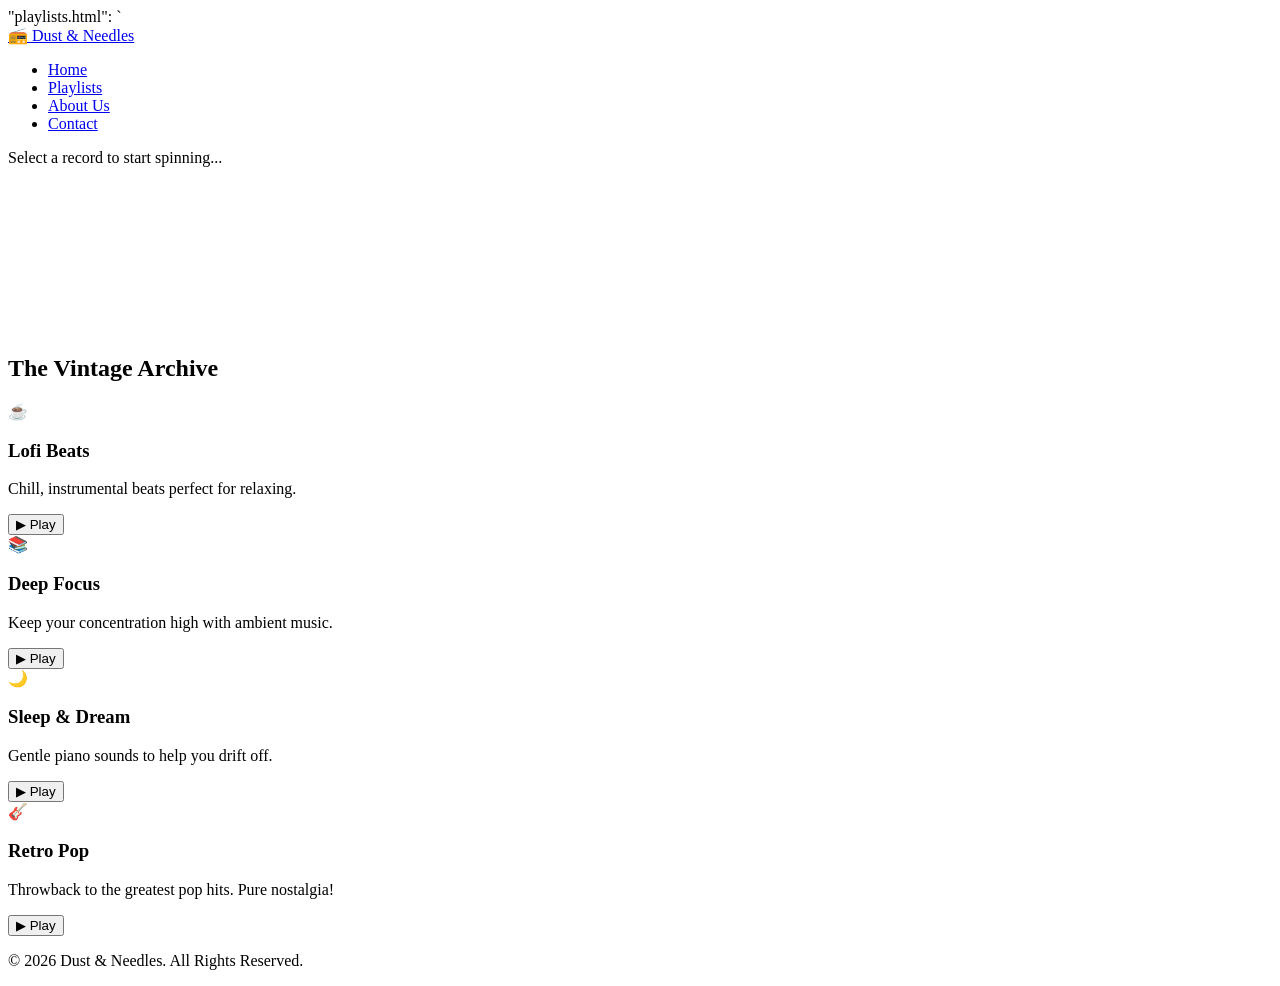
==== playlists.html @ 02297880 "Create playlists.html" ====
"playlists.html": `<!DOCTYPE html>
<html lang="en">
<head>
    <meta charset="UTF-8">
    <meta name="viewport" content="width=device-width, initial-scale=1.0">
    <title>Dust & Needles | Playlists</title>
    <link rel="stylesheet" href="css/style.css">
</head>
<body>
    <header>
        <a href="index.html" class="logo">📻 Dust & Needles</a>
        <nav>
            <ul id="nav-links">
                <li><a href="index.html">Home</a></li>
                <li><a href="playlists.html" class="active">Playlists</a></li>
                <li><a href="about.html">About Us</a></li>
                <li><a href="contact.html">Contact</a></li>
            </ul>
        </nav>
    </header>

    <main>
        <!-- BAHAGIAN PIRING HITAM & SPOTIFY -->
        <section class="player-section">
            <div class="vinyl-container" id="vinyl-record">
                <div class="vinyl-grooves"></div>
                <div class="vinyl-label" id="vinyl-label">
                    <div class="vinyl-hole"></div>
                </div>
            </div>
            
            <p class="now-playing-title" id="status-text">Select a record to start spinning...</p>
            
            <!-- Kotak Embed Spotify yang disembunyikan pada awalnya -->
            <div class="spotify-container" id="spotify-wrapper">
                <iframe id="spotify-player" src="" width="100%" height="152" frameBorder="0" allowfullscreen="" allow="autoplay; clipboard-write; encrypted-media; fullscreen; picture-in-picture" loading="lazy"></iframe>
            </div>
        </section>

        <h2 class="section-title">The Vintage Archive</h2>
        
        <div class="playlist-grid">
            <!-- Playlist 1 -->
            <div class="playlist-card">
                <div class="playlist-icon">☕</div>
                <h3>Lofi Beats</h3>
                <p>Chill, instrumental beats perfect for relaxing.</p>
                <button class="play-btn" onclick="playSpotify('0vvXsWCC9xrXsKd4Zsnsnj', 'Lofi Beats', '#8B5A2B')">▶ Play</button>
            </div>

            <!-- Playlist 2 -->
            <div class="playlist-card">
                <div class="playlist-icon">📚</div>
                <h3>Deep Focus</h3>
                <p>Keep your concentration high with ambient music.</p>
                <button class="play-btn" onclick="playSpotify('37i9dQZF1DWZeKCadgRdKQ', 'Deep Focus', '#4A6741')">▶ Play</button>
            </div>

            <!-- Playlist 3 -->
            <div class="playlist-card">
                <div class="playlist-icon">🌙</div>
                <h3>Sleep & Dream</h3>
                <p>Gentle piano sounds to help you drift off.</p>
                <button class="play-btn" onclick="playSpotify('37i9dQZF1DWZd79rJ6a7zs', 'Sleep & Dream', '#2C3E50')">▶ Play</button>
            </div>
            
            <!-- Playlist 4 -->
            <div class="playlist-card">
                <div class="playlist-icon">🎸</div>
                <h3>Retro Pop</h3>
                <p>Throwback to the greatest pop hits. Pure nostalgia!</p>
                <button class="play-btn" onclick="playSpotify('37i9dQZF1DX5Ejj0EkURtP', 'Retro Pop', '#C0392B')">▶ Play</button>
            </div>
        </div>
    </main>

    <footer>
        <p>&copy; 2026 Dust & Needles. All Rights Reserved.</p>
    </footer>

    <script src="js/script.js"><\/script>
</body>
</html>`,
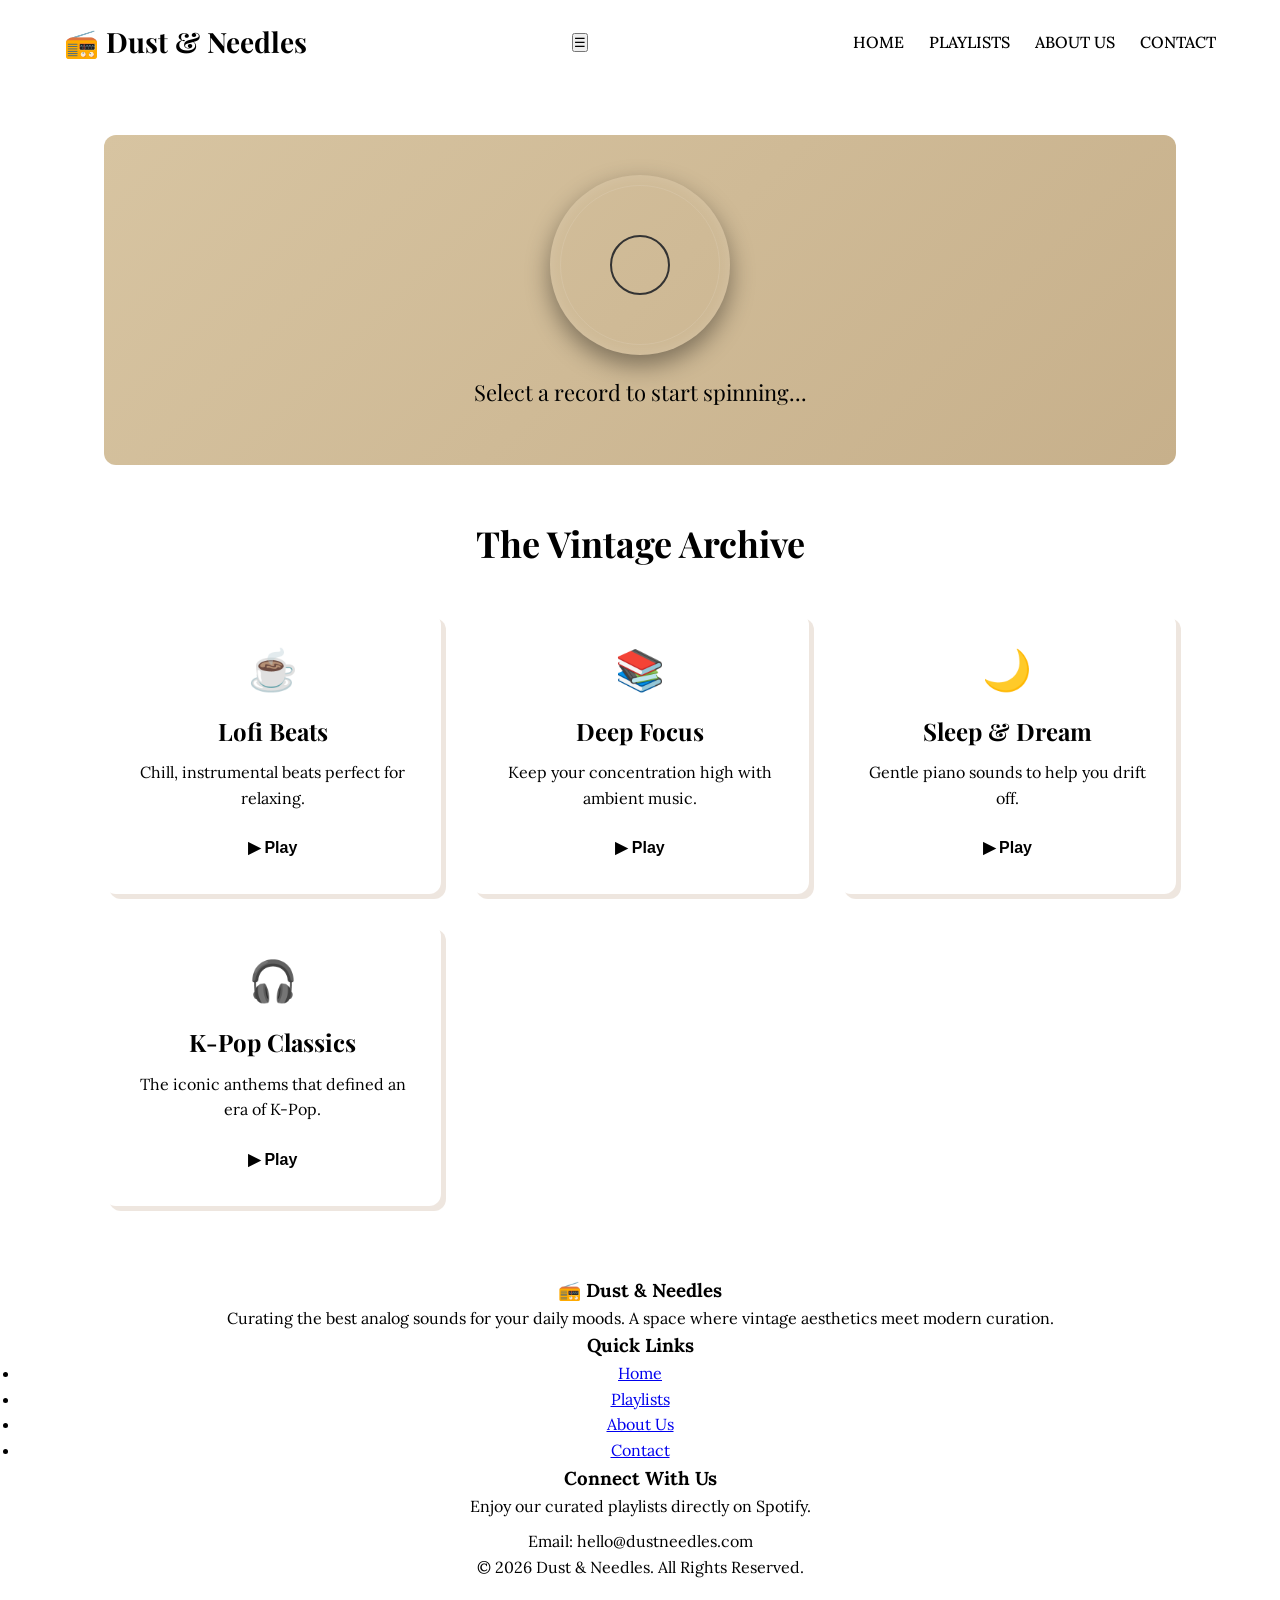
==== commit 66f1a8cc: "Update playlists.html" ====
--- a/playlists.html
+++ b/playlists.html
@@ -1,14 +1,16 @@
-"playlists.html": `<!DOCTYPE html>
+<!DOCTYPE html>
 <html lang="en">
 <head>
     <meta charset="UTF-8">
     <meta name="viewport" content="width=device-width, initial-scale=1.0">
-    <title>Dust & Needles | Playlists</title>
+    <title>Playlists | Dust & Needles</title>
+    <link href="https://fonts.googleapis.com/css2?family=Playfair+Display:ital,wght@0,600;0,700;1,600&family=Lora:wght@400;500&display=swap" rel="stylesheet">
     <link rel="stylesheet" href="css/style.css">
 </head>
 <body>
     <header>
         <a href="index.html" class="logo">📻 Dust & Needles</a>
+        <button class="mobile-menu-btn" onclick="toggleMenu()">☰</button>
         <nav>
             <ul id="nav-links">
                 <li><a href="index.html">Home</a></li>
@@ -20,7 +22,6 @@
     </header>
 
     <main>
-        <!-- BAHAGIAN PIRING HITAM & SPOTIFY -->
         <section class="player-section">
             <div class="vinyl-container" id="vinyl-record">
                 <div class="vinyl-grooves"></div>
@@ -31,7 +32,6 @@
             
             <p class="now-playing-title" id="status-text">Select a record to start spinning...</p>
             
-            <!-- Kotak Embed Spotify yang disembunyikan pada awalnya -->
             <div class="spotify-container" id="spotify-wrapper">
                 <iframe id="spotify-player" src="" width="100%" height="152" frameBorder="0" allowfullscreen="" allow="autoplay; clipboard-write; encrypted-media; fullscreen; picture-in-picture" loading="lazy"></iframe>
             </div>
@@ -40,7 +40,6 @@
         <h2 class="section-title">The Vintage Archive</h2>
         
         <div class="playlist-grid">
-            <!-- Playlist 1 -->
             <div class="playlist-card">
                 <div class="playlist-icon">☕</div>
                 <h3>Lofi Beats</h3>
@@ -48,7 +47,6 @@
                 <button class="play-btn" onclick="playSpotify('0vvXsWCC9xrXsKd4Zsnsnj', 'Lofi Beats', '#8B5A2B')">▶ Play</button>
             </div>
 
-            <!-- Playlist 2 -->
             <div class="playlist-card">
                 <div class="playlist-icon">📚</div>
                 <h3>Deep Focus</h3>
@@ -56,7 +54,6 @@
                 <button class="play-btn" onclick="playSpotify('37i9dQZF1DWZeKCadgRdKQ', 'Deep Focus', '#4A6741')">▶ Play</button>
             </div>
 
-            <!-- Playlist 3 -->
             <div class="playlist-card">
                 <div class="playlist-icon">🌙</div>
                 <h3>Sleep & Dream</h3>
@@ -64,20 +61,41 @@
                 <button class="play-btn" onclick="playSpotify('37i9dQZF1DWZd79rJ6a7zs', 'Sleep & Dream', '#2C3E50')">▶ Play</button>
             </div>
             
-            <!-- Playlist 4 -->
             <div class="playlist-card">
-                <div class="playlist-icon">🎸</div>
-                <h3>Retro Pop</h3>
-                <p>Throwback to the greatest pop hits. Pure nostalgia!</p>
-                <button class="play-btn" onclick="playSpotify('37i9dQZF1DX5Ejj0EkURtP', 'Retro Pop', '#C0392B')">▶ Play</button>
+                <div class="playlist-icon">🎧</div>
+                <h3>K-Pop Classics</h3>
+                <p>The iconic anthems that defined an era of K-Pop.</p>
+                <button class="play-btn" onclick="playSpotify('37i9dQZF1DX9tPFwDMOaN1', 'K-Pop Classics', '#8E44AD')">▶ Play</button>
             </div>
         </div>
     </main>
 
-    <footer>
-        <p>&copy; 2026 Dust & Needles. All Rights Reserved.</p>
+    <footer class="premium-footer">
+        <div class="footer-container">
+            <div class="footer-about">
+                <h3>📻 Dust & Needles</h3>
+                <p>Curating the best analog sounds for your daily moods. A space where vintage aesthetics meet modern curation.</p>
+            </div>
+            <div class="footer-links">
+                <h3>Quick Links</h3>
+                <ul>
+                    <li><a href="index.html">Home</a></li>
+                    <li><a href="playlists.html">Playlists</a></li>
+                    <li><a href="about.html">About Us</a></li>
+                    <li><a href="contact.html">Contact</a></li>
+                </ul>
+            </div>
+            <div class="footer-social">
+                <h3>Connect With Us</h3>
+                <p>Enjoy our curated playlists directly on Spotify.</p>
+                <p style="margin-top: 10px; color: var(--accent-gold);">Email: hello@dustneedles.com</p>
+            </div>
+        </div>
+        <div class="footer-bottom">
+            <p>&copy; 2026 Dust & Needles. All Rights Reserved.</p>
+        </div>
     </footer>
 
-    <script src="js/script.js"><\/script>
+    <script src="js/script.js"></script>
 </body>
-</html>`,
+</html>
--- a/css/style.css
+++ b/css/style.css
@@ -0,0 +1,270 @@
+"style.css": `@import url('https://fonts.googleapis.com/css2?family=Playfair+Display:ital,wght@0,600;0,700;1,600&family=Lora:wght@400;500&display=swap');
+
+:root {
+    --bg-cream: #F4EBD0;
+    --bg-paper: #E6D5B8;
+    --text-dark: #3E2723;
+    --accent-gold: #8B5A2B;
+    --accent-hover: #633E1D;
+    --vinyl-black: #1A1A1A;
+    --border-color: #D4C3A3;
+}
+
+* {
+    margin: 0;
+    padding: 0;
+    box-sizing: border-box;
+}
+
+body {
+    font-family: 'Lora', serif;
+    background-color: var(--bg-cream);
+    color: var(--text-dark);
+    line-height: 1.6;
+    display: flex;
+    flex-direction: column;
+    min-height: 100vh;
+}
+
+/* --- NAVIGATION --- */
+header {
+    background-color: var(--bg-paper);
+    border-bottom: 2px solid var(--accent-gold);
+    padding: 20px 5%;
+    display: flex;
+    justify-content: space-between;
+    align-items: center;
+    z-index: 1000;
+}
+
+.logo {
+    font-family: 'Playfair Display', serif;
+    font-size: 28px;
+    font-weight: bold;
+    color: var(--text-dark);
+    text-decoration: none;
+}
+
+nav ul {
+    list-style: none;
+    display: flex;
+    gap: 25px;
+}
+
+nav a {
+    color: var(--text-dark);
+    text-decoration: none;
+    font-weight: 500;
+    font-size: 16px;
+    text-transform: uppercase;
+}
+
+nav a:hover, nav a.active {
+    color: var(--accent-gold);
+    border-bottom: 2px solid var(--accent-gold);
+}
+
+/* --- MAIN CONTENT --- */
+main {
+    padding: 50px 5%;
+    max-width: 1200px;
+    margin: 0 auto;
+    flex: 1;
+    width: 100%;
+}
+
+.section-title {
+    font-family: 'Playfair Display', serif;
+    font-size: 36px;
+    text-align: center;
+    margin-bottom: 40px;
+}
+
+.text-content {
+    font-size: 18px;
+    text-align: center;
+    max-width: 800px;
+    margin: 0 auto;
+}
+
+/* --- VINYL PLAYER --- */
+.player-section {
+    background: linear-gradient(135deg, #d7c4a1, #c7b08b);
+    padding: 40px 20px;
+    text-align: center;
+    border-radius: 12px;
+    margin-bottom: 50px;
+    border: 4px double var(--accent-gold);
+}
+
+.vinyl-container {
+    width: 180px;
+    height: 180px;
+    margin: 0 auto 20px auto;
+    position: relative;
+    background-color: var(--vinyl-black);
+    border-radius: 50%;
+    display: flex;
+    align-items: center;
+    justify-content: center;
+    box-shadow: 0 10px 25px rgba(0,0,0,0.4), inset 0 0 15px rgba(255,255,255,0.15);
+}
+
+.vinyl-label {
+    width: 60px;
+    height: 60px;
+    background-color: var(--accent-gold);
+    border-radius: 50%;
+    display: flex;
+    align-items: center;
+    justify-content: center;
+    border: 2px solid #333;
+    transition: 0.5s;
+}
+
+.vinyl-hole {
+    width: 10px;
+    height: 10px;
+    background-color: var(--bg-cream);
+    border-radius: 50%;
+}
+
+.vinyl-grooves {
+    position: absolute;
+    width: 160px;
+    height: 160px;
+    border-radius: 50%;
+    border: 1px solid rgba(255,255,255,0.1);
+    pointer-events: none;
+}
+
+/* Animation Classes untuk Piring Hitam */
+.spin {
+    animation: spinRecord 2s linear infinite;
+}
+
+@keyframes spinRecord {
+    from { transform: rotate(0deg); }
+    to { transform: rotate(360deg); }
+}
+
+.now-playing-title {
+    font-family: 'Playfair Display', serif;
+    font-size: 22px;
+    margin-bottom: 15px;
+}
+
+.spotify-container {
+    width: 100%;
+    max-width: 600px;
+    height: 0; /* Kotak disembunyikan secara lalai */
+    overflow: hidden;
+    transition: height 0.3s ease;
+    margin: 0 auto;
+    border-radius: 12px;
+}
+
+.spotify-container.active {
+    height: 152px; /* Ketinggian Spotify player sebenar */
+}
+
+/* --- PLAYLIST GRID --- */
+.playlist-grid {
+    display: grid;
+    grid-template-columns: repeat(auto-fill, minmax(280px, 1fr));
+    gap: 30px;
+}
+
+.playlist-card {
+    background-color: var(--bg-paper);
+    border: 1px solid var(--border-color);
+    border-radius: 12px;
+    padding: 25px;
+    text-align: center;
+    box-shadow: 5px 5px 0px rgba(139, 90, 43, 0.15);
+}
+
+.playlist-icon {
+    font-size: 40px;
+    margin-bottom: 10px;
+}
+
+.playlist-card h3 {
+    font-family: 'Playfair Display', serif;
+    font-size: 24px;
+    margin-bottom: 10px;
+}
+
+.play-btn {
+    background-color: var(--text-dark);
+    color: var(--bg-cream);
+    padding: 12px 20px;
+    border: none;
+    border-radius: 30px;
+    cursor: pointer;
+    width: 100%;
+    font-size: 16px;
+    font-weight: bold;
+    margin-top: 15px;
+    transition: 0.3s;
+}
+
+.play-btn:hover {
+    background-color: transparent;
+    color: var(--text-dark);
+    border: 2px solid var(--text-dark);
+}
+
+/* --- FORMS & BUTTONS --- */
+.contact-form {
+    max-width: 600px;
+    margin: 0 auto;
+    background: var(--bg-paper);
+    padding: 30px;
+    border-radius: 12px;
+}
+
+.form-group {
+    margin-bottom: 15px;
+    text-align: left;
+}
+
+.form-group label {
+    display: block;
+    margin-bottom: 8px;
+    font-weight: bold;
+}
+
+input, textarea {
+    width: 100%;
+    padding: 12px;
+    border: 1px solid var(--border-color);
+    border-radius: 6px;
+    font-family: 'Lora', serif;
+    background-color: var(--bg-cream);
+}
+
+.submit-btn {
+    background-color: var(--accent-gold);
+    color: white;
+    border: none;
+    padding: 12px 20px;
+    font-size: 18px;
+    font-weight: bold;
+    border-radius: 6px;
+    cursor: pointer;
+    width: 100%;
+}
+
+.submit-btn:hover {
+    background-color: var(--accent-hover);
+}
+
+/* --- FOOTER --- */
+footer {
+    background-color: var(--text-dark);
+    color: var(--bg-cream);
+    text-align: center;
+    padding: 20px;
+    margin-top: auto;
+}`,
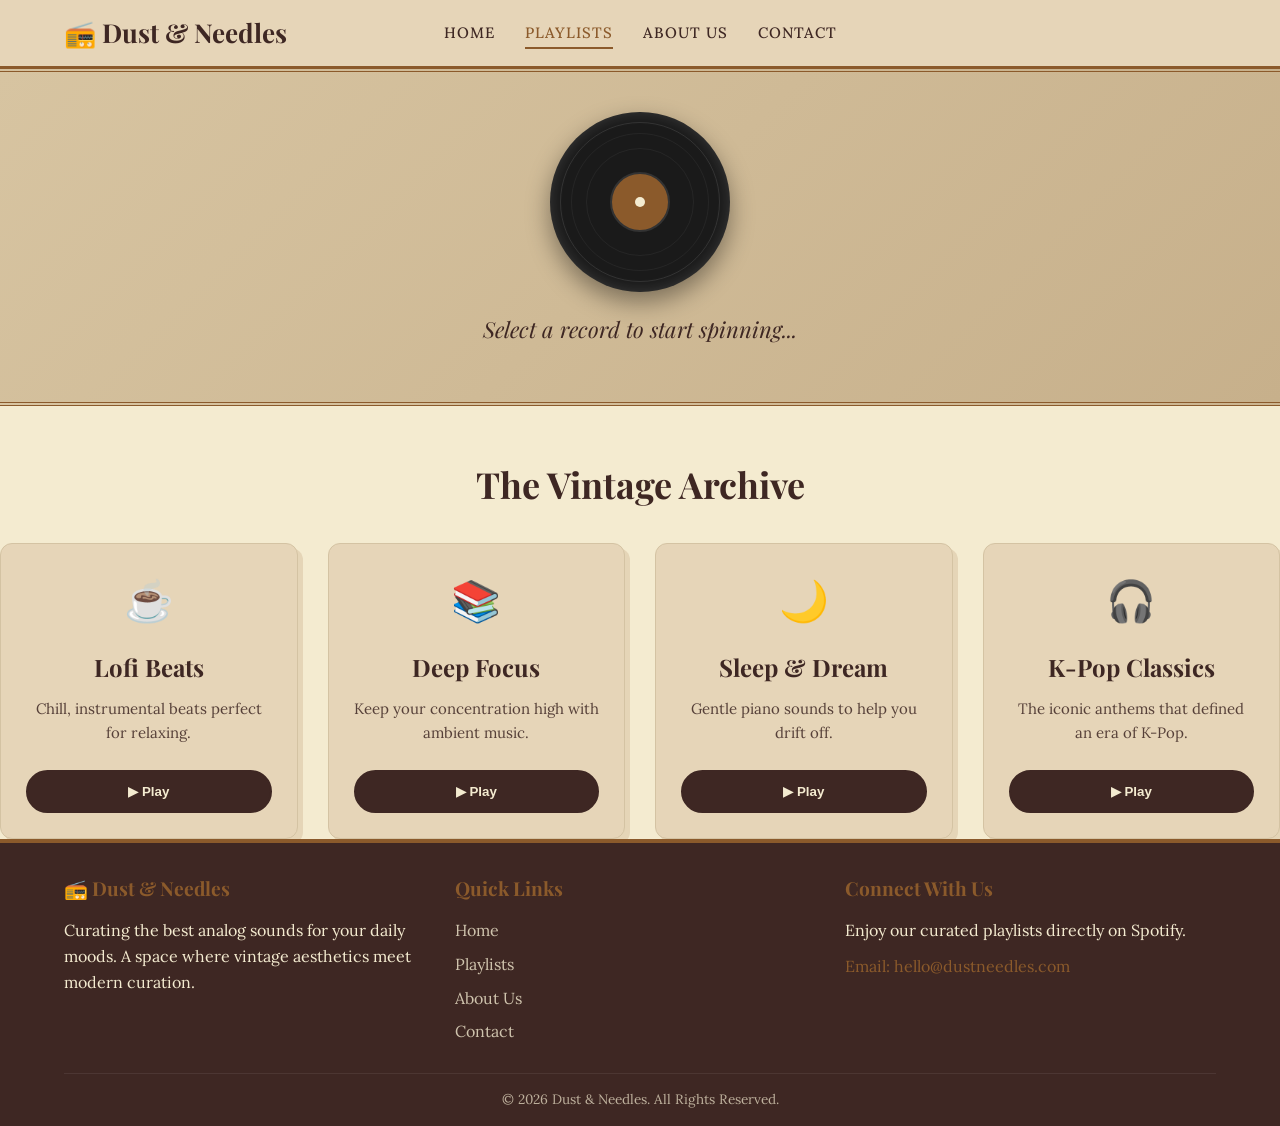
==== commit 200def2a: "Update playlists.html" ====
--- a/playlists.html
+++ b/playlists.html
@@ -44,7 +44,7 @@
                 <div class="playlist-icon">☕</div>
                 <h3>Lofi Beats</h3>
                 <p>Chill, instrumental beats perfect for relaxing.</p>
-                <button class="play-btn" onclick="playSpotify('0vvXsWCC9xrXsKd4Zsnsnj', 'Lofi Beats', '#8B5A2B')">▶ Play</button>
+               <button class="play-btn" onclick="playSpotify('37i9dQZF1DWWQRwui0ExPn', 'Lofi Beats', '#8B5A2B')">▶ Play</button>
             </div>
 
             <div class="playlist-card">
@@ -58,7 +58,7 @@
                 <div class="playlist-icon">🌙</div>
                 <h3>Sleep & Dream</h3>
                 <p>Gentle piano sounds to help you drift off.</p>
-                <button class="play-btn" onclick="playSpotify('37i9dQZF1DWZd79rJ6a7zs', 'Sleep & Dream', '#2C3E50')">▶ Play</button>
+                <button class="play-btn" onclick="playSpotify('37i9dQZF1DWZd79rj6a7zs', 'Sleep & Dream', '#2C3E50')">▶ Play</button>
             </div>
             
             <div class="playlist-card">
--- a/css/style.css
+++ b/css/style.css
@@ -1,23 +1,37 @@
-"style.css": `@import url('https://fonts.googleapis.com/css2?family=Playfair+Display:ital,wght@0,600;0,700;1,600&family=Lora:wght@400;500&display=swap');
+/* =========================================
+   DUST & NEEDLES | VINTAGE THEME CSS
+========================================= */
 
 :root {
-    --bg-cream: #F4EBD0;
-    --bg-paper: #E6D5B8;
-    --text-dark: #3E2723;
-    --accent-gold: #8B5A2B;
+    /* Vintage Color Palette */
+    --bg-cream: #F4EBD0; 
+    --bg-paper: #E6D5B8; 
+    --text-dark: #3E2723; 
+    --accent-gold: #8B5A2B; 
     --accent-hover: #633E1D;
     --vinyl-black: #1A1A1A;
     --border-color: #D4C3A3;
-}
+    
+    /* Typography */
+    --font-heading: 'Playfair Display', serif;
+    --font-body: 'Lora', serif;
+}
+
+/* --- CUSTOM SCROLLBAR --- */
+::-webkit-scrollbar { width: 14px; }
+::-webkit-scrollbar-track { background: var(--bg-cream); border-left: 1px solid var(--border-color); }
+::-webkit-scrollbar-thumb { background: var(--accent-gold); border-radius: 10px; border: 3px solid var(--bg-cream); }
+::-webkit-scrollbar-thumb:hover { background: var(--text-dark); }
 
 * {
     margin: 0;
     padding: 0;
     box-sizing: border-box;
+    scroll-behavior: smooth;
 }
 
 body {
-    font-family: 'Lora', serif;
+    font-family: var(--font-body);
     background-color: var(--bg-cream);
     color: var(--text-dark);
     line-height: 1.6;
@@ -26,37 +40,45 @@
     min-height: 100vh;
 }
 
-/* --- NAVIGATION --- */
+/* --- NAVIGATION BAR (MENU DI TENGAH) --- */
 header {
     background-color: var(--bg-paper);
     border-bottom: 2px solid var(--accent-gold);
     padding: 20px 5%;
     display: flex;
-    justify-content: space-between;
-    align-items: center;
-    z-index: 1000;
+    align-items: center;
+    position: relative; /* Ini penting untuk menu ke tengah */
+    justify-content: center;
 }
 
 .logo {
-    font-family: 'Playfair Display', serif;
-    font-size: 28px;
+    font-family: var(--font-heading);
+    font-size: 26px;
     font-weight: bold;
     color: var(--text-dark);
     text-decoration: none;
+    display: flex;
+    align-items: center;
+    position: absolute; /* Tolak logo ke kiri */
+    left: 5%;
 }
 
 nav ul {
     list-style: none;
     display: flex;
-    gap: 25px;
+    gap: 30px; /* Jarak antara menu */
 }
 
 nav a {
     color: var(--text-dark);
     text-decoration: none;
     font-weight: 500;
-    font-size: 16px;
+    font-size: 15px;
     text-transform: uppercase;
+    letter-spacing: 1px;
+    transition: color 0.3s, border-bottom 0.3s;
+    padding-bottom: 5px;
+    border-bottom: 2px solid transparent;
 }
 
 nav a:hover, nav a.active {
@@ -64,37 +86,80 @@
     border-bottom: 2px solid var(--accent-gold);
 }
 
-/* --- MAIN CONTENT --- */
+.mobile-menu-btn {
+    display: none;
+}
+
+/* --- HERO SECTION (MUKA DEPAN) --- */
+/* DI SINI LETAKNYA GAMBAR BACKGROUND */
+.hero-section {
+    /* Saya masukkan link gambar Piring Hitam (Vinyl) dari Unsplash */
+    background-image: url('https://images.unsplash.com/photo-1614613535308-eb51bd3d2c17?ixlib=rb-4.0.3&auto=format&fit=crop&w=1600&q=80');
+    background-size: cover;
+    background-position: center;
+    min-height: 70vh;
+    display: flex;
+    align-items: center;
+    justify-content: center;
+    text-align: center;
+    border-bottom: 5px solid var(--accent-gold);
+}
+
+/* Kotak Gelap Atas Gambar Supaya Tulisan Jelas */
+.hero-overlay {
+    background-color: rgba(62, 39, 35, 0.85); /* Coklat Gelap Transparent */
+    padding: 50px;
+    border-radius: 15px;
+    color: var(--bg-cream);
+    box-shadow: 0 15px 30px rgba(0,0,0,0.3);
+    max-width: 700px;
+    margin: 20px;
+}
+
+.hero-overlay h1 {
+    font-family: var(--font-heading);
+    font-size: 3rem;
+    margin-bottom: 15px;
+    color: #fff;
+}
+
+/* --- MAIN CONTENT AREA --- */
 main {
+    flex: 1;
+    width: 100%;
+}
+
+.content-wrapper {
     padding: 50px 5%;
     max-width: 1200px;
     margin: 0 auto;
-    flex: 1;
-    width: 100%;
 }
 
 .section-title {
-    font-family: 'Playfair Display', serif;
+    font-family: var(--font-heading);
     font-size: 36px;
     text-align: center;
-    margin-bottom: 40px;
+    margin: 40px 0 30px 0;
+    color: var(--text-dark);
 }
 
 .text-content {
     font-size: 18px;
     text-align: center;
-    max-width: 800px;
-    margin: 0 auto;
-}
-
-/* --- VINYL PLAYER --- */
+    line-height: 1.8;
+}
+
+/* --- VINYL PLAYER SECTION --- */
 .player-section {
     background: linear-gradient(135deg, #d7c4a1, #c7b08b);
     padding: 40px 20px;
     text-align: center;
-    border-radius: 12px;
+    border-top: 4px double var(--accent-gold);
+    border-bottom: 4px double var(--accent-gold);
     margin-bottom: 50px;
-    border: 4px double var(--accent-gold);
+    display: flex;
+    flex-direction: column;
+    align-items: center;
 }
 
 .vinyl-container {
@@ -102,7 +167,7 @@
     height: 180px;
     margin: 0 auto 20px auto;
     position: relative;
-    background-color: var(--vinyl-black);
+    background-color: #1A1A1A; /* WARNA HITAM PEKAT */
     border-radius: 50%;
     display: flex;
     align-items: center;
@@ -119,7 +184,7 @@
     align-items: center;
     justify-content: center;
     border: 2px solid #333;
-    transition: 0.5s;
+    transition: background-color 0.5s;
 }
 
 .vinyl-hole {
@@ -135,136 +200,70 @@
     height: 160px;
     border-radius: 50%;
     border: 1px solid rgba(255,255,255,0.1);
-    pointer-events: none;
-}
-
-/* Animation Classes untuk Piring Hitam */
-.spin {
-    animation: spinRecord 2s linear infinite;
-}
-
-@keyframes spinRecord {
-    from { transform: rotate(0deg); }
-    to { transform: rotate(360deg); }
-}
-
-.now-playing-title {
-    font-family: 'Playfair Display', serif;
-    font-size: 22px;
-    margin-bottom: 15px;
-}
+}
+.vinyl-grooves::before, .vinyl-grooves::after {
+    content: '';
+    position: absolute;
+    border-radius: 50%;
+    border: 1px solid rgba(255,255,255,0.05);
+}
+.vinyl-grooves::before { top: 10px; left: 10px; right: 10px; bottom: 10px; }
+.vinyl-grooves::after { top: 25px; left: 25px; right: 25px; bottom: 25px; }
+
+.spin { animation: spinRecord 2s linear infinite; }
+@keyframes spinRecord { from { transform: rotate(0deg); } to { transform: rotate(360deg); } }
+
+.now-playing-title { font-family: var(--font-heading); font-size: 22px; margin-bottom: 15px; font-style: italic; }
 
 .spotify-container {
-    width: 100%;
-    max-width: 600px;
-    height: 0; /* Kotak disembunyikan secara lalai */
-    overflow: hidden;
-    transition: height 0.3s ease;
-    margin: 0 auto;
-    border-radius: 12px;
-}
-
-.spotify-container.active {
-    height: 152px; /* Ketinggian Spotify player sebenar */
-}
+    width: 100%; max-width: 600px; height: 0; transition: height 0.3s ease; overflow: hidden; border-radius: 12px;
+}
+.spotify-container.active { height: 152px; }
 
 /* --- PLAYLIST GRID --- */
 .playlist-grid {
-    display: grid;
-    grid-template-columns: repeat(auto-fill, minmax(280px, 1fr));
-    gap: 30px;
-}
-
+    display: grid; grid-template-columns: repeat(auto-fill, minmax(280px, 1fr)); gap: 30px;
+}
 .playlist-card {
-    background-color: var(--bg-paper);
-    border: 1px solid var(--border-color);
-    border-radius: 12px;
-    padding: 25px;
-    text-align: center;
-    box-shadow: 5px 5px 0px rgba(139, 90, 43, 0.15);
-}
-
-.playlist-icon {
-    font-size: 40px;
-    margin-bottom: 10px;
-}
-
-.playlist-card h3 {
-    font-family: 'Playfair Display', serif;
-    font-size: 24px;
-    margin-bottom: 10px;
-}
-
-.play-btn {
-    background-color: var(--text-dark);
-    color: var(--bg-cream);
-    padding: 12px 20px;
-    border: none;
-    border-radius: 30px;
-    cursor: pointer;
-    width: 100%;
-    font-size: 16px;
-    font-weight: bold;
-    margin-top: 15px;
-    transition: 0.3s;
-}
-
-.play-btn:hover {
-    background-color: transparent;
-    color: var(--text-dark);
-    border: 2px solid var(--text-dark);
-}
-
-/* --- FORMS & BUTTONS --- */
-.contact-form {
-    max-width: 600px;
-    margin: 0 auto;
-    background: var(--bg-paper);
-    padding: 30px;
-    border-radius: 12px;
-}
-
-.form-group {
-    margin-bottom: 15px;
-    text-align: left;
-}
-
-.form-group label {
-    display: block;
-    margin-bottom: 8px;
-    font-weight: bold;
-}
-
-input, textarea {
-    width: 100%;
-    padding: 12px;
-    border: 1px solid var(--border-color);
-    border-radius: 6px;
-    font-family: 'Lora', serif;
-    background-color: var(--bg-cream);
-}
-
-.submit-btn {
-    background-color: var(--accent-gold);
-    color: white;
-    border: none;
-    padding: 12px 20px;
-    font-size: 18px;
-    font-weight: bold;
-    border-radius: 6px;
-    cursor: pointer;
-    width: 100%;
-}
-
-.submit-btn:hover {
-    background-color: var(--accent-hover);
-}
-
-/* --- FOOTER --- */
-footer {
-    background-color: var(--text-dark);
-    color: var(--bg-cream);
-    text-align: center;
-    padding: 20px;
-    margin-top: auto;
-}`,
+    background-color: var(--bg-paper); border: 1px solid var(--border-color); border-radius: 12px; padding: 25px; text-align: center;
+    box-shadow: 5px 5px 0px rgba(139, 90, 43, 0.15); transition: transform 0.2s, box-shadow 0.2s;
+}
+.playlist-card:hover { transform: translateY(-5px); box-shadow: 8px 8px 0px rgba(139, 90, 43, 0.3); }
+.playlist-icon { font-size: 40px; margin-bottom: 15px; }
+.playlist-card h3 { font-family: var(--font-heading); font-size: 24px; margin-bottom: 10px; }
+.playlist-card p { font-size: 15px; opacity: 0.85; margin-bottom: 25px; }
+.play-btn { background-color: var(--text-dark); color: var(--bg-cream); border: 2px solid var(--text-dark); padding: 12px 20px; border-radius: 30px; cursor: pointer; transition: all 0.3s; width: 100%; font-weight: bold; }
+.play-btn:hover { background-color: transparent; color: var(--text-dark); }
+
+/* --- FORMS --- */
+.contact-form { max-width: 600px; margin: 0 auto; background: var(--bg-paper); padding: 30px; border-radius: 12px; border: 1px solid var(--border-color); }
+.form-group { margin-bottom: 20px; text-align: left; }
+.form-group label { display: block; margin-bottom: 8px; font-weight: bold; }
+.form-group input, .form-group textarea { width: 100%; padding: 12px; border: 1px solid var(--border-color); background-color: var(--bg-cream); border-radius: 6px; font-family: var(--font-body); font-size: 16px; }
+
+.submit-btn { background-color: var(--accent-gold); color: white; border: none; padding: 15px 30px; font-size: 18px; font-weight: bold; border-radius: 6px; cursor: pointer; transition: background 0.3s; text-decoration: none; display: inline-block; }
+.submit-btn:hover { background-color: var(--accent-hover); }
+
+/* --- FOOTER PREMIUM (Dikecilkan) --- */
+.premium-footer {
+    background-color: var(--text-dark); color: var(--bg-cream);
+    padding: 30px 5% 15px 5%; /* Saiz atas bawah dikecilkan */
+    margin-top: auto; border-top: 4px solid var(--accent-gold);
+}
+.footer-container { display: grid; grid-template-columns: repeat(auto-fit, minmax(200px, 1fr)); gap: 20px; max-width: 1200px; margin: 0 auto; text-align: left; }
+.footer-container h3 { font-family: var(--font-heading); color: var(--accent-gold); margin-bottom: 15px; font-size: 1.2rem; }
+.footer-links ul { list-style: none; padding: 0; }
+.footer-links li { margin-bottom: 8px; }
+.footer-links a { color: var(--bg-cream); text-decoration: none; transition: 0.3s; opacity: 0.8; }
+.footer-links a:hover { color: var(--accent-gold); opacity: 1; padding-left: 5px; }
+.footer-bottom { text-align: center; padding-top: 15px; margin-top: 20px; border-top: 1px solid rgba(255,255,255,0.1); font-size: 0.85rem; opacity: 0.7; }
+
+/* Responsive untuk fon bimbit */
+@media (max-width: 768px) {
+    header { justify-content: space-between; }
+    .logo { position: static; }
+    .mobile-menu-btn { display: block; background: none; border: none; font-size: 24px; color: var(--text-dark); cursor: pointer; }
+    nav ul { display: none; flex-direction: column; position: absolute; top: 100%; left: 0; width: 100%; background: var(--bg-paper); padding: 20px; z-index: 10; text-align: center; box-shadow: 0 4px 6px rgba(0,0,0,0.1); }
+    nav ul.show { display: flex; }
+}
+```eof
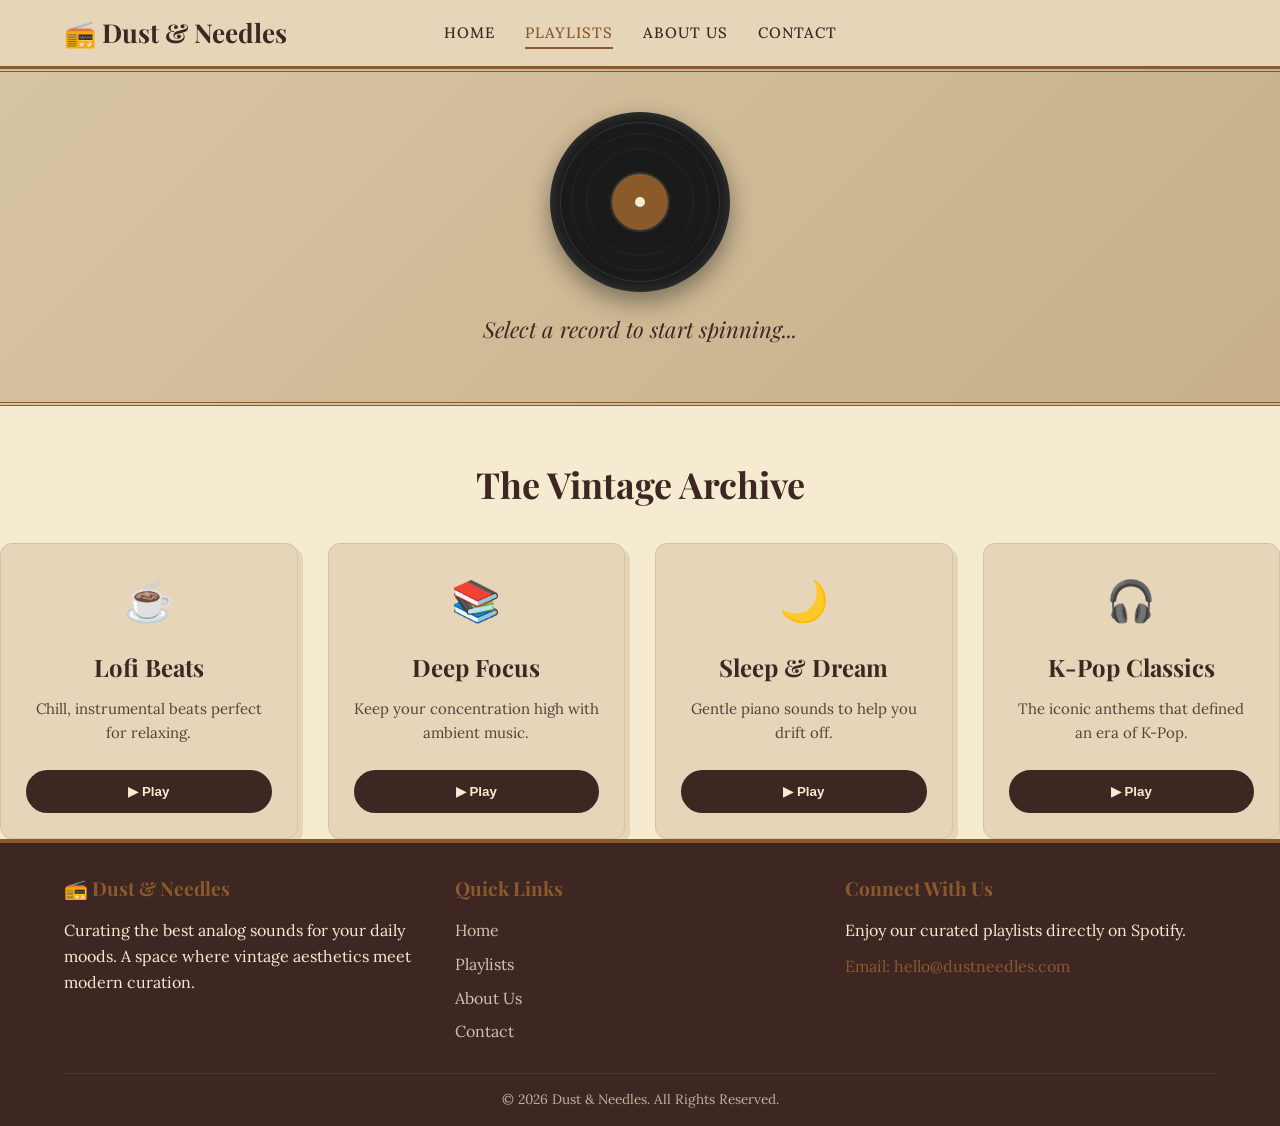
==== commit eb692974: "Update playlists.html" ====
--- a/playlists.html
+++ b/playlists.html
@@ -44,28 +44,26 @@
                 <div class="playlist-icon">☕</div>
                 <h3>Lofi Beats</h3>
                 <p>Chill, instrumental beats perfect for relaxing.</p>
-               <button class="play-btn" onclick="playSpotify('37i9dQZF1DWWQRwui0ExPn', 'Lofi Beats', '#8B5A2B')">▶ Play</button>
-            </div>
-
+               <button class="play-btn" onclick="playSpotify('0vvXsWCC9xrXsKd4FyS8kM', 'Lofi Beats', 'https://in.pinterest.com/mahesofficial/lofi-background-image-4k/')">▶ Play</button>
+            </div> 
             <div class="playlist-card">
                 <div class="playlist-icon">📚</div>
                 <h3>Deep Focus</h3>
                 <p>Keep your concentration high with ambient music.</p>
-                <button class="play-btn" onclick="playSpotify('37i9dQZF1DWZeKCadgRdKQ', 'Deep Focus', '#4A6741')">▶ Play</button>
+                <button class="play-btn" onclick="playSpotify('24refPH6DcXLMESbs43k2C', 'Deep Focus', '#4A6741')">▶ Play</button>
             </div>
-
             <div class="playlist-card">
                 <div class="playlist-icon">🌙</div>
                 <h3>Sleep & Dream</h3>
                 <p>Gentle piano sounds to help you drift off.</p>
-                <button class="play-btn" onclick="playSpotify('37i9dQZF1DWZd79rj6a7zs', 'Sleep & Dream', '#2C3E50')">▶ Play</button>
+                <button class="play-btn" onclick="playSpotify('3MKsznGQxZFaw4Wb0GJ564', 'Sleep & Dream', '#2C3E50')">▶ Play</button>
             </div>
             
             <div class="playlist-card">
                 <div class="playlist-icon">🎧</div>
                 <h3>K-Pop Classics</h3>
                 <p>The iconic anthems that defined an era of K-Pop.</p>
-                <button class="play-btn" onclick="playSpotify('37i9dQZF1DX9tPFwDMOaN1', 'K-Pop Classics', '#8E44AD')">▶ Play</button>
+                <button class="play-btn" onclick="playSpotify('3Ir5YWemOTGRRfXgROrsDV', 'K-Pop Classics', '#8E44AD')">▶ Play</button>
             </div>
         </div>
     </main>
